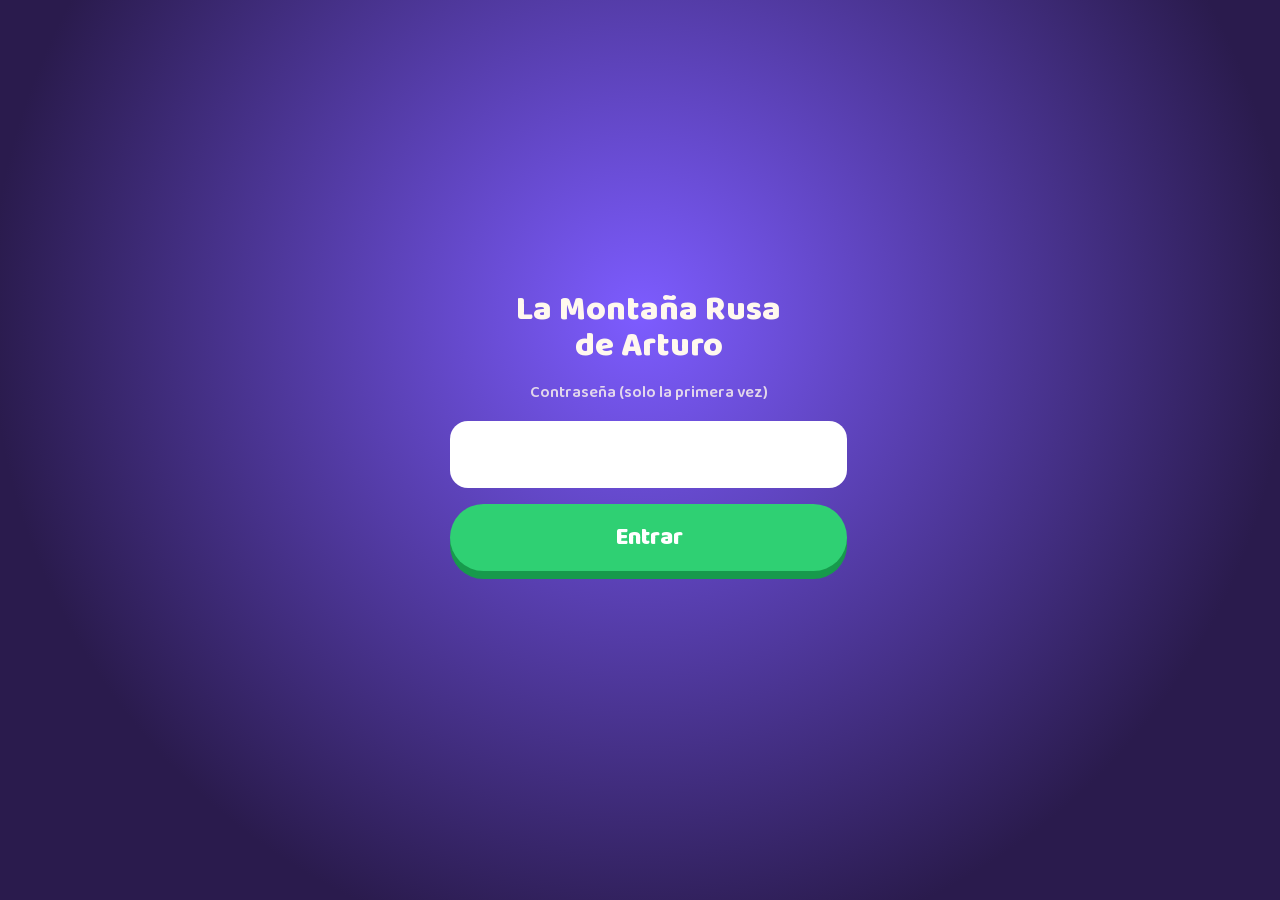
==== index.html @ 20f88ec2 "La Montaña Rusa de Arturo (versión app) Co-Authored-By: Claude Opus 5.5 <noreply@anthropic.com>" ====
<!doctype html>
<html lang="es">
<head>
<meta charset="utf-8">
<meta name="viewport" content="width=device-width, initial-scale=1, viewport-fit=cover, user-scalable=no">
<title>La Montaña Rusa de Arturo</title>
<meta name="apple-mobile-web-app-capable" content="yes">
<link rel="stylesheet" href="fonts.css">
<style>
  :root {
    color-scheme: light;
    --ink: #2a1b4d;
    --ink-soft: rgba(42, 27, 77, 0.55);
    --cream: #fff8ee;
    --go: #2fd073; --go-d: #179a4c;
    --sun: #ffb627; --sun-d: #d9780a;
    --berry: #ff5a7a; --berry-d: #c72c52;
    --sky: #4d96ff; --sky-d: #2462c9;
    --font: "Baloo 2", "Arial Rounded MT Bold", ui-rounded, system-ui, sans-serif;
    --hand: "Gochi Hand", "Baloo 2", cursive;
    --safe-t: env(safe-area-inset-top, 0px); --safe-b: env(safe-area-inset-bottom, 0px);
    --safe-l: env(safe-area-inset-left, 0px); --safe-r: env(safe-area-inset-right, 0px);
  }
  html, body { height: 100%; margin: 0; background: #8fd0ff; overflow: hidden; }
  body { font-family: var(--font); color: var(--ink); -webkit-user-select: none; user-select: none; touch-action: none; -webkit-tap-highlight-color: transparent; -webkit-touch-callout: none; }
  canvas#view { position: fixed; inset: 0; width: 100%; height: 100%; display: block; }
  .layer { position: fixed; inset: 0; pointer-events: none; }
  [hidden] { display: none !important; }
  button { font-family: var(--font); border: 0; cursor: pointer; -webkit-tap-highlight-color: transparent; }
  button:focus-visible { outline: 5px solid #fff; outline-offset: 4px; }

  /* ---------- botón de juguete ---------- */
  .toy {
    --c: var(--go); --d: var(--go-d);
    pointer-events: auto; position: relative; display: grid; place-items: center;
    background: radial-gradient(120% 90% at 50% 20%, color-mix(in srgb, var(--c) 70%, #fff) 0%, var(--c) 55%);
    color: #fff; border-radius: 999px;
    box-shadow: 0 10px 0 var(--d), 0 18px 28px rgba(30, 20, 60, 0.35), inset 0 -6px 0 rgba(0,0,0,0.08), inset 0 5px 0 rgba(255,255,255,0.35);
    transition: transform .08s ease, box-shadow .08s ease;
  }
  .toy:active, .toy.pressed { transform: translateY(8px); box-shadow: 0 2px 0 var(--d), 0 6px 12px rgba(30,20,60,.3), inset 0 -6px 0 rgba(0,0,0,0.08), inset 0 5px 0 rgba(255,255,255,0.35); }
  .toy svg { width: 55%; height: 55%; filter: drop-shadow(0 3px 0 rgba(0,0,0,0.18)); }
  .wiggle { animation: wiggle 1.6s ease-in-out infinite; }
  @keyframes wiggle { 0%,100% { transform: scale(1) rotate(0); } 10% { transform: scale(1.08) rotate(-4deg); } 20% { transform: scale(1.08) rotate(4deg); } 30% { transform: scale(1) rotate(0); } }
  .toy.wiggle:active { animation: none; }

  /* ---------- carga y transición ---------- */
  #loading { display: grid; place-items: center; background: radial-gradient(circle at 50% 40%, #bfe6ff, #6fb8ff); z-index: 50; pointer-events: auto; transition: opacity .5s; }
  #loading .spin { width: 90px; height: 90px; border-radius: 50%; border: 12px solid rgba(255,255,255,.4); border-top-color: #fff; animation: spin 1s linear infinite; }
  @keyframes spin { to { transform: rotate(360deg); } }
  #wipe { background: radial-gradient(circle at 50% 50%, #fff 0%, #fff6d8 100%); opacity: 0; transition: opacity .35s ease; z-index: 40; }
  #wipe.on { opacity: 1; }
  #flash { background: #fff; opacity: 0; z-index: 39; }
  #flash.go { animation: flash .6s ease-out; }
  @keyframes flash { 0% { opacity: .95 } 100% { opacity: 0 } }

  /* ---------- portada ---------- */
  #title { display: grid; grid-template-rows: 1fr auto 1fr; justify-items: center; align-items: center; pointer-events: none; z-index: 10;
    background: radial-gradient(ellipse 70% 60% at 50% 45%, rgba(255,255,255,0.0), rgba(20,10,50,0.18)); }
  #title .logo { grid-row: 2; text-align: center; line-height: .82; transform: rotate(-3deg); filter: drop-shadow(0 10px 0 rgba(42,27,77,.35)); }
  #title .logo .l1 { font-weight: 800; font-size: clamp(30px, 6.2vw, 72px); color: #fff; -webkit-text-stroke: clamp(6px, 1vw, 12px) var(--ink); paint-order: stroke fill; letter-spacing: .01em; }
  #title .logo .l2 { font-weight: 800; font-size: clamp(64px, 15vw, 190px); letter-spacing: .02em; display: block; margin-top: .06em; }
  #title .logo .l2 .w { display: inline-block; position: relative; animation: bounceL 2.4s ease-in-out infinite; }
  #title .logo .l2 .b { position: absolute; inset: 0; -webkit-text-stroke: clamp(14px, 2.6vw, 30px) var(--ink); color: var(--ink); }
  #title .logo .l2 .f { position: relative; background: linear-gradient(180deg, #fff6a8 18%, #ffc53d 52%, #ff7a1a 88%); -webkit-background-clip: text; background-clip: text; -webkit-text-fill-color: transparent; color: #ffc53d; }
  #title .play { grid-row: 3; align-self: start; width: clamp(120px, 20vmin, 180px); aspect-ratio: 1; margin-top: 3vh; }
  @keyframes bounceL { 0%,70%,100% { transform: translateY(0) } 80% { transform: translateY(-10%) } 90% { transform: translateY(0) } }

  /* ---------- globo de texto ---------- */
  #prompt { position: fixed; left: 50%; top: calc(14px + var(--safe-t)); transform: translateX(-50%); z-index: 12;
    background: var(--cream); color: var(--ink); font-weight: 800; font-size: clamp(22px, 3.2vw, 36px); line-height: 1.1;
    padding: .38em .95em .3em; border-radius: 999px; box-shadow: 0 6px 0 rgba(42,27,77,.25), 0 10px 24px rgba(42,27,77,.2);
    white-space: nowrap; transition: opacity .25s, transform .25s; pointer-events: none; }
  @media (max-width: 640px) { #prompt { white-space: normal; text-align: center; width: max-content; max-width: calc(100vw - 130px); font-size: 19px; } }
  @media (max-aspect-ratio: 3/4) { .card { --w: min(31vw, 300px, 40vh); } #cards { gap: 8px; } }
  #prompt.hide { opacity: 0; transform: translateX(-50%) translateY(-20px); }
  #prompt.bump { animation: bump .45s ease; }
  @keyframes bump { 0% { transform: translateX(-50%) scale(.8) } 60% { transform: translateX(-50%) scale(1.08) } 100% { transform: translateX(-50%) scale(1) } }

  /* ---------- progreso ---------- */
  #progress { position: fixed; left: calc(14px + var(--safe-l)); top: calc(90px + var(--safe-t)); display: flex; flex-direction: column; gap: 8px; z-index: 12; align-items: center; pointer-events: none; }
  #progress .dot { width: clamp(30px, 4.2vw, 44px); aspect-ratio: 1; border-radius: 50%; background: rgba(255,255,255,.55); box-shadow: inset 0 4px 0 rgba(42,27,77,.18); display: grid; place-items: center; transition: transform .3s; }
  #progress .dot.on { background: var(--g); box-shadow: 0 4px 0 rgba(42,27,77,.35), inset 0 3px 0 rgba(255,255,255,.4); transform: scale(1.06); }
  #progress .dot.now { outline: 4px solid #fff; outline-offset: 2px; animation: pulse 1.2s ease-in-out infinite; }
  #progress .dot svg { width: 60%; height: 60%; }
  @keyframes pulse { 50% { transform: scale(1.12) } }

  /* ---------- tarjetas ---------- */
  #cards { position: fixed; left: 0; right: 0; bottom: calc(18px + var(--safe-b)); display: flex; justify-content: center; gap: clamp(12px, 2.4vw, 32px); z-index: 11; pointer-events: none; padding-inline: 16px; }
  .card { --w: min(29vw, 300px, 40vh); pointer-events: auto; width: var(--w); aspect-ratio: 1 / 1.08; position: relative; border-radius: calc(var(--w) * .13);
    background: linear-gradient(165deg, var(--a), var(--b)); padding: 0; overflow: hidden; color: #fff;
    box-shadow: 0 10px 0 color-mix(in srgb, var(--b) 60%, #1b0f33), 0 20px 30px rgba(30,20,60,.35), inset 0 0 0 6px rgba(255,255,255,.9);
    transform: translateY(140%) rotate(var(--r, 0deg)); transition: transform .5s cubic-bezier(.3,1.5,.5,1), box-shadow .08s; }
  #cards[data-n="4"] .card { --w: min(22.5vw, 250px, 36vh); }
  .card.in { transform: translateY(0) rotate(var(--r, 0deg)); }
  .card.out { transform: translateY(150%) rotate(var(--r, 0deg)); transition: transform .35s ease-in; }
  .card.chosen { transform: translateY(-30px) scale(1.12); transition: transform .3s cubic-bezier(.3,1.8,.5,1); z-index: 2; }
  .card:active { transform: translateY(8px) scale(.97); box-shadow: 0 2px 0 color-mix(in srgb, var(--b) 60%, #1b0f33), 0 6px 12px rgba(30,20,60,.3), inset 0 0 0 6px rgba(255,255,255,.9); }
  .card.in.nudge { animation: nudge .7s ease; }
  @keyframes nudge { 0%,100% { transform: translateY(0) rotate(var(--r, 0deg)); } 30% { transform: translateY(-26px) rotate(calc(var(--r, 0deg) - 4deg)) scale(1.05); } 60% { transform: translateY(0) rotate(calc(var(--r, 0deg) + 3deg)); } }
  .card canvas { position: absolute; inset: 0; width: 100%; height: 100%; }
  .card .shine { position: absolute; inset: 0; background: radial-gradient(90% 60% at 30% 0%, rgba(255,255,255,.35), rgba(255,255,255,0) 60%); pointer-events: none; }
  .card .label { position: absolute; left: 0; right: 0; bottom: 6%; text-align: center; font-weight: 800; font-size: calc(var(--w) * .13); line-height: 1;
    -webkit-text-stroke: calc(var(--w) * .022) color-mix(in srgb, var(--b) 45%, #1b0f33); paint-order: stroke fill; letter-spacing: .01em; }
  .card .key { position: absolute; top: 7%; left: 8%; width: calc(var(--w) * .14); aspect-ratio: 1; border-radius: 50%; background: rgba(255,255,255,.3); font-weight: 800; font-size: calc(var(--w) * .085); display: grid; place-items: center; }
  @media (hover: none) { .card .key { display: none; } }

  /* ---------- botón VAMOS ---------- */
  #go { position: fixed; left: 50%; bottom: calc(26px + var(--safe-b)); transform: translateX(-50%); z-index: 12; pointer-events: none; display: grid; justify-items: center; gap: 10px; }
  #go .toy { width: clamp(150px, 24vmin, 210px); aspect-ratio: 1; --c: var(--go); --d: var(--go-d); }
  #go .txt { font-weight: 800; font-size: clamp(30px, 5vw, 54px); color: #fff; -webkit-text-stroke: 10px var(--ink); paint-order: stroke fill; line-height: 1; }

  /* ---------- viaje ---------- */
  #rideui { z-index: 12; }
  #camBtn { position: fixed; right: calc(20px + var(--safe-r)); bottom: calc(24px + var(--safe-b)); width: clamp(76px, 11vmin, 104px); aspect-ratio: 1; --c: var(--sky); --d: var(--sky-d); }
  #hands { position: fixed; left: calc(22px + var(--safe-l)); bottom: calc(24px + var(--safe-b)); width: clamp(76px, 11vmin, 104px); aspect-ratio: 1; --c: var(--sun); --d: var(--sun-d); }

  /* ---------- final ---------- */
  #end { z-index: 13; display: flex; align-items: center; justify-content: center; gap: clamp(20px, 6vw, 90px); padding-inline: 16px; flex-wrap: wrap; }
  #end .polaroid { pointer-events: auto; width: min(58vw, 700px, 78vh); transform: rotate(-3deg) translateY(40px) scale(.6); opacity: 0; transition: transform .8s cubic-bezier(.3,1.4,.5,1), opacity .3s; filter: drop-shadow(0 24px 40px rgba(20,10,50,.5)); }
  #end.show .polaroid { transform: rotate(-3deg) translateY(0) scale(1); opacity: 1; }
  #end .polaroid canvas { width: 100%; display: block; border-radius: 18px; }
  #photoMini { position: fixed; right: calc(20px + var(--safe-r)); top: calc(80px + var(--safe-t)); width: min(26vw, 240px); border-radius: 10px; z-index: 14; pointer-events: none;
    box-shadow: 0 10px 30px rgba(0,0,0,.4); border: 5px solid #fff; transform: translateX(140%) rotate(6deg); }
  #photoMini.pop { animation: mini 3s cubic-bezier(.3,1.3,.5,1) forwards; }
  @keyframes mini { 0% { transform: translateX(140%) rotate(6deg) } 15%, 80% { transform: translateX(0) rotate(4deg) } 100% { transform: translateX(140%) rotate(6deg) } }
  #end .btns { display: flex; flex-direction: column; gap: clamp(26px, 5vh, 44px); align-items: center; }
  #end .btn { display: grid; justify-items: center; gap: 6px; pointer-events: none; }
  #end .btn .toy { width: clamp(110px, 17vmin, 160px); aspect-ratio: 1; }
  #end .btn .t { font-weight: 800; font-size: clamp(22px, 3.4vw, 34px); color: #fff; -webkit-text-stroke: 8px var(--ink); paint-order: stroke fill; line-height: 1; }
  #again { --c: var(--go); --d: var(--go-d); }
  #newOne { --c: var(--sun); --d: var(--sun-d); }
  @media (max-aspect-ratio: 1/1) { #end { flex-direction: column; } #end .btns { flex-direction: row; } }

  /* ---------- zona de padres ---------- */
  #gear { position: fixed; right: calc(14px + var(--safe-r)); top: calc(14px + var(--safe-t)); width: 52px; height: 52px; border-radius: 50%; z-index: 20; pointer-events: auto;
    background: rgba(255,255,255,.35); display: grid; place-items: center; color: var(--ink); }
  #gear svg.cog { width: 28px; height: 28px; opacity: .7; }
  #gear svg.ring { position: absolute; inset: -4px; width: 60px; height: 60px; transform: rotate(-90deg); }
  #gear svg.ring circle { fill: none; stroke: #fff; stroke-width: 5; stroke-dasharray: 170; stroke-dashoffset: 170; stroke-linecap: round; }
  #parent { position: fixed; inset: 0; z-index: 30; display: grid; place-items: center; background: rgba(30,20,60,.45); pointer-events: auto; }
  #parent .panel { background: var(--cream); border-radius: 28px; padding: 26px 28px; width: min(420px, calc(100vw - 32px)); display: grid; gap: 14px; box-shadow: 0 20px 60px rgba(0,0,0,.35); }
  #parent h2 { margin: 0; font-size: 28px; line-height: 1.1; }
  #parent p { margin: 0; color: var(--ink-soft); font-weight: 600; font-size: 15px; line-height: 1.35; }
  #parent label { display: flex; justify-content: space-between; align-items: center; font-weight: 700; font-size: 20px; }
  #parent input[type=checkbox] { width: 26px; height: 26px; accent-color: var(--go-d); }
  #parent .row { display: flex; gap: 10px; flex-wrap: wrap; }
  #parent .row button { flex: 1; padding: 12px 14px; border-radius: 16px; font-weight: 800; font-size: 18px; background: #efe6ff; color: var(--ink); }
  #parent .row button.primary { background: var(--go); color: #fff; }
  #parent input[type=text] { font: 700 20px var(--font); padding: 8px 12px; border-radius: 12px; border: 2px solid #ddd2f5; width: 100%; box-sizing: border-box; color: var(--ink); }

  @media (prefers-reduced-motion: reduce) { .wiggle, #title .logo .l2 .w, #progress .dot.now { animation: none; } }
</style>

<link rel="manifest" href="manifest.webmanifest">
<link rel="apple-touch-icon" href="icon-180.png">
<meta name="apple-mobile-web-app-status-bar-style" content="black-translucent">
<meta name="apple-mobile-web-app-title" content="Montaña Rusa">
<meta name="mobile-web-app-capable" content="yes">
<meta name="theme-color" content="#2a1b4d">
<style>
  #gate { position: fixed; inset: 0; z-index: 100; display: grid; place-items: center; background: radial-gradient(circle at 50% 35%, #7d5cff, #2a1b4d 75%); padding: 16px; }
  #gate .box { width: min(380px, 100%); display: grid; gap: 16px; text-align: center; color: #fff8ee; font-family: var(--font); }
  #gate h1 { margin: 0; font-size: 34px; line-height: 1.05; font-weight: 800; }
  #gate p { margin: 0; font-weight: 600; opacity: .8; }
  #gate input { font: 800 24px var(--font); text-align: center; padding: 14px; border-radius: 18px; border: 0; color: #2a1b4d; }
  #gate button { font: 800 24px var(--font); padding: 14px; border-radius: 999px; background: #2fd073; color: #fff; box-shadow: 0 8px 0 #179a4c; }
  #gate .err { color: #ffb3c1; min-height: 1.3em; }
</style>
</head>
<body>
<canvas id="view"></canvas>

<div id="title" class="layer" hidden>
  <div class="logo"><span class="l1">La montaña rusa de</span><span class="l2" id="titleName">Arturo</span></div>
  <button class="toy play wiggle" id="playBtn" aria-label="Jugar">
    <svg viewBox="0 0 100 100"><path d="M36 24 Q30 20 30 28 L30 72 Q30 80 37 76 L76 54 Q82 50 76 46 Z" fill="#fff"/></svg>
  </button>
</div>

<div id="prompt" class="hide"></div>
<div id="progress" hidden></div>
<div id="cards"></div>

<div id="go" hidden>
  <button class="toy wiggle" id="goBtn" aria-label="¡Vamos!">
    <svg viewBox="0 0 100 100"><path d="M36 24 Q30 20 30 28 L30 72 Q30 80 37 76 L76 54 Q82 50 76 46 Z" fill="#fff"/></svg>
  </button>
  <div class="txt">¡VAMOS!</div>
</div>

<div id="rideui" class="layer" hidden>
  <button class="toy" id="hands" aria-label="Manos arriba">
    <svg viewBox="0 0 100 100"><g fill="#fff"><path d="M28 60 L22 30 Q21 24 26 24 Q30 24 31 29 L35 46 L34 20 Q34 14 39 14 Q44 14 44 20 L45 44 L47 16 Q47 10 52 10 Q57 11 57 17 L56 44 L60 22 Q61 16 66 17 Q71 18 70 24 L66 50 L72 42 Q76 37 80 40 Q84 44 80 49 L66 72 Q58 86 44 86 Q30 84 28 60 Z"/></g></svg>
  </button>
  <button class="toy" id="camBtn" aria-label="Cambiar cámara">
    <svg viewBox="0 0 100 100" id="camIcon"></svg>
  </button>
</div>

<div id="end" class="layer" hidden>
  <div class="polaroid"><canvas id="photo" width="1400" height="1240"></canvas></div>
  <div class="btns">
    <div class="btn"><button class="toy wiggle" id="again" aria-label="Otra vez">
      <svg viewBox="0 0 100 100"><path d="M50 18 A32 32 0 1 1 20 42" fill="none" stroke="#fff" stroke-width="12" stroke-linecap="round"/><path d="M50 4 L66 18 L50 32 Z" fill="#fff" stroke="#fff" stroke-width="6" stroke-linejoin="round"/></svg>
    </button><div class="t">¡Otra vez!</div></div>
    <div class="btn"><button class="toy" id="newOne" aria-label="Construir otra">
      <svg viewBox="0 0 100 100"><path d="M50 18 L50 82 M18 50 L82 50" stroke="#fff" stroke-width="16" stroke-linecap="round"/></svg>
    </button><div class="t">¡Otra nueva!</div></div>
  </div>
</div>

<button id="gear" aria-label="Ajustes para mayores (mantén pulsado)">
  <svg class="cog" viewBox="0 0 24 24"><path fill="currentColor" d="M19.4 13a7.7 7.7 0 0 0 0-2l2.1-1.6-2-3.4-2.5 1a7.5 7.5 0 0 0-1.7-1L15 3.3h-4l-.3 2.7a7.5 7.5 0 0 0-1.7 1l-2.5-1-2 3.4L6.6 11a7.7 7.7 0 0 0 0 2l-2.1 1.6 2 3.4 2.5-1c.5.4 1.1.7 1.7 1l.3 2.7h4l.3-2.7c.6-.3 1.2-.6 1.7-1l2.5 1 2-3.4L19.4 13ZM13 15.5a3.5 3.5 0 1 1 0-7 3.5 3.5 0 0 1 0 7Z" transform="translate(-1 0)"/></svg>
  <svg class="ring" viewBox="0 0 60 60"><circle cx="30" cy="30" r="27"/></svg>
</button>
<div id="parent" hidden>
  <div class="panel">
    <h2>Para mayores</h2>
    <p>Arturo elige mundo, vagón y 5 piezas; luego se monta. Toca la pantalla en el viaje para levantar las manos. En ordenador: teclas 1, 2 y 3, Intro y C (cámara).</p>
    <label for="optName">Nombre <input type="text" id="optName" maxlength="14" style="width: 60%"></label>
    <label for="optSound">Sonido <input type="checkbox" id="optSound" checked></label>
    <label for="optMusic">Música <input type="checkbox" id="optMusic" checked></label>
    <label for="optVoice">Voz <input type="checkbox" id="optVoice" checked></label>
    <label for="optLow">Modo tablet antigua <input type="checkbox" id="optLow"></label>
    <div class="row"><button id="optFull">Pantalla completa</button><button id="optHome">Volver al inicio</button></div>
    <div class="row"><button class="primary" id="optClose">Cerrar</button></div>
  </div>
</div>

<canvas id="photoMini" width="350" height="310"></canvas>
<div id="flash" class="layer"></div>
<div id="wipe" class="layer"></div>
<div id="loading" class="layer"><div class="spin"></div></div>

<div id="gate" hidden><form class="box" id="gateForm">
  <h1>La Montaña Rusa<br>de Arturo</h1>
  <p>Contraseña (solo la primera vez)</p>
  <input id="gatePw" type="password" autocomplete="current-password" autocapitalize="none" autocorrect="off" spellcheck="false">
  <button type="submit">Entrar</button>
  <div class="err" id="gateErr"></div>
</form></div>
<script type="module">
const ITER = 250000;
const enc = fetch('app.enc').then((r) => r.arrayBuffer());
async function open(pw) {
  const buf = new Uint8Array(await enc);
  const salt = buf.slice(0, 16), iv = buf.slice(16, 28), data = buf.slice(28);
  const base = await crypto.subtle.importKey('raw', new TextEncoder().encode(pw), 'PBKDF2', false, ['deriveKey']);
  const key = await crypto.subtle.deriveKey({ name: 'PBKDF2', salt, iterations: ITER, hash: 'SHA-256' }, base, { name: 'AES-GCM', length: 256 }, false, ['decrypt']);
  const js = await crypto.subtle.decrypt({ name: 'AES-GCM', iv }, key, data);
  const url = URL.createObjectURL(new Blob([js], { type: 'text/javascript' }));
  await import(url);
}
const get = () => { try { return localStorage.getItem('montana.pw'); } catch (e) { return null; } };
const set = (v) => { try { localStorage.setItem('montana.pw', v); } catch (e) {} };
async function tryPw(pw, remember) {
  try { await open(pw); if (remember) set(pw); document.getElementById('gate').hidden = true; return true; }
  catch (e) { return false; }
}
const saved = get();
if (!(saved && await tryPw(saved, false))) {
  document.getElementById('loading').hidden = true;
  const g = document.getElementById('gate'); g.hidden = false;
  document.getElementById('gateForm').addEventListener('submit', async (e) => {
    e.preventDefault();
    const pw = document.getElementById('gatePw').value.trim().toLowerCase();
    document.getElementById('gateErr').textContent = 'Abriendo…';
    if (await tryPw(pw, true)) { document.getElementById('loading').hidden = false; }
    else document.getElementById('gateErr').textContent = 'Esa no es. Prueba otra vez.';
  });
}
if ('serviceWorker' in navigator) navigator.serviceWorker.register('sw.js').catch(() => {});
</script>
</body>
</html>
---- fonts.css ----
@font-face {
  font-family: 'Baloo 2';
  font-style: normal;
  font-weight: 600;
  font-display: swap;
  src: url(fonts/b5a7e427be1d.woff2) format('woff2');
  unicode-range: U+0100-02BA, U+02BD-02C5, U+02C7-02CC, U+02CE-02D7, U+02DD-02FF, U+0304, U+0308, U+0329, U+1D00-1DBF, U+1E00-1E9F, U+1EF2-1EFF, U+2020, U+20A0-20AB, U+20AD-20C0, U+2113, U+2C60-2C7F, U+A720-A7FF;
}
@font-face {
  font-family: 'Baloo 2';
  font-style: normal;
  font-weight: 600;
  font-display: swap;
  src: url(fonts/983902d8e059.woff2) format('woff2');
  unicode-range: U+0000-00FF, U+0131, U+0152-0153, U+02BB-02BC, U+02C6, U+02DA, U+02DC, U+0304, U+0308, U+0329, U+2000-206F, U+20AC, U+2122, U+2191, U+2193, U+2212, U+2215, U+FEFF, U+FFFD;
}
@font-face {
  font-family: 'Baloo 2';
  font-style: normal;
  font-weight: 700;
  font-display: swap;
  src: url(fonts/b5a7e427be1d.woff2) format('woff2');
  unicode-range: U+0100-02BA, U+02BD-02C5, U+02C7-02CC, U+02CE-02D7, U+02DD-02FF, U+0304, U+0308, U+0329, U+1D00-1DBF, U+1E00-1E9F, U+1EF2-1EFF, U+2020, U+20A0-20AB, U+20AD-20C0, U+2113, U+2C60-2C7F, U+A720-A7FF;
}
@font-face {
  font-family: 'Baloo 2';
  font-style: normal;
  font-weight: 700;
  font-display: swap;
  src: url(fonts/983902d8e059.woff2) format('woff2');
  unicode-range: U+0000-00FF, U+0131, U+0152-0153, U+02BB-02BC, U+02C6, U+02DA, U+02DC, U+0304, U+0308, U+0329, U+2000-206F, U+20AC, U+2122, U+2191, U+2193, U+2212, U+2215, U+FEFF, U+FFFD;
}
@font-face {
  font-family: 'Baloo 2';
  font-style: normal;
  font-weight: 800;
  font-display: swap;
  src: url(fonts/b5a7e427be1d.woff2) format('woff2');
  unicode-range: U+0100-02BA, U+02BD-02C5, U+02C7-02CC, U+02CE-02D7, U+02DD-02FF, U+0304, U+0308, U+0329, U+1D00-1DBF, U+1E00-1E9F, U+1EF2-1EFF, U+2020, U+20A0-20AB, U+20AD-20C0, U+2113, U+2C60-2C7F, U+A720-A7FF;
}
@font-face {
  font-family: 'Baloo 2';
  font-style: normal;
  font-weight: 800;
  font-display: swap;
  src: url(fonts/983902d8e059.woff2) format('woff2');
  unicode-range: U+0000-00FF, U+0131, U+0152-0153, U+02BB-02BC, U+02C6, U+02DA, U+02DC, U+0304, U+0308, U+0329, U+2000-206F, U+20AC, U+2122, U+2191, U+2193, U+2212, U+2215, U+FEFF, U+FFFD;
}
@font-face {
  font-family: 'Gochi Hand';
  font-style: normal;
  font-weight: 400;
  font-display: swap;
  src: url(fonts/e1088f01af32.woff2) format('woff2');
  unicode-range: U+0000-00FF, U+0131, U+0152-0153, U+02BB-02BC, U+02C6, U+02DA, U+02DC, U+0304, U+0308, U+0329, U+2000-206F, U+20AC, U+2122, U+2191, U+2193, U+2212, U+2215, U+FEFF, U+FFFD;
}
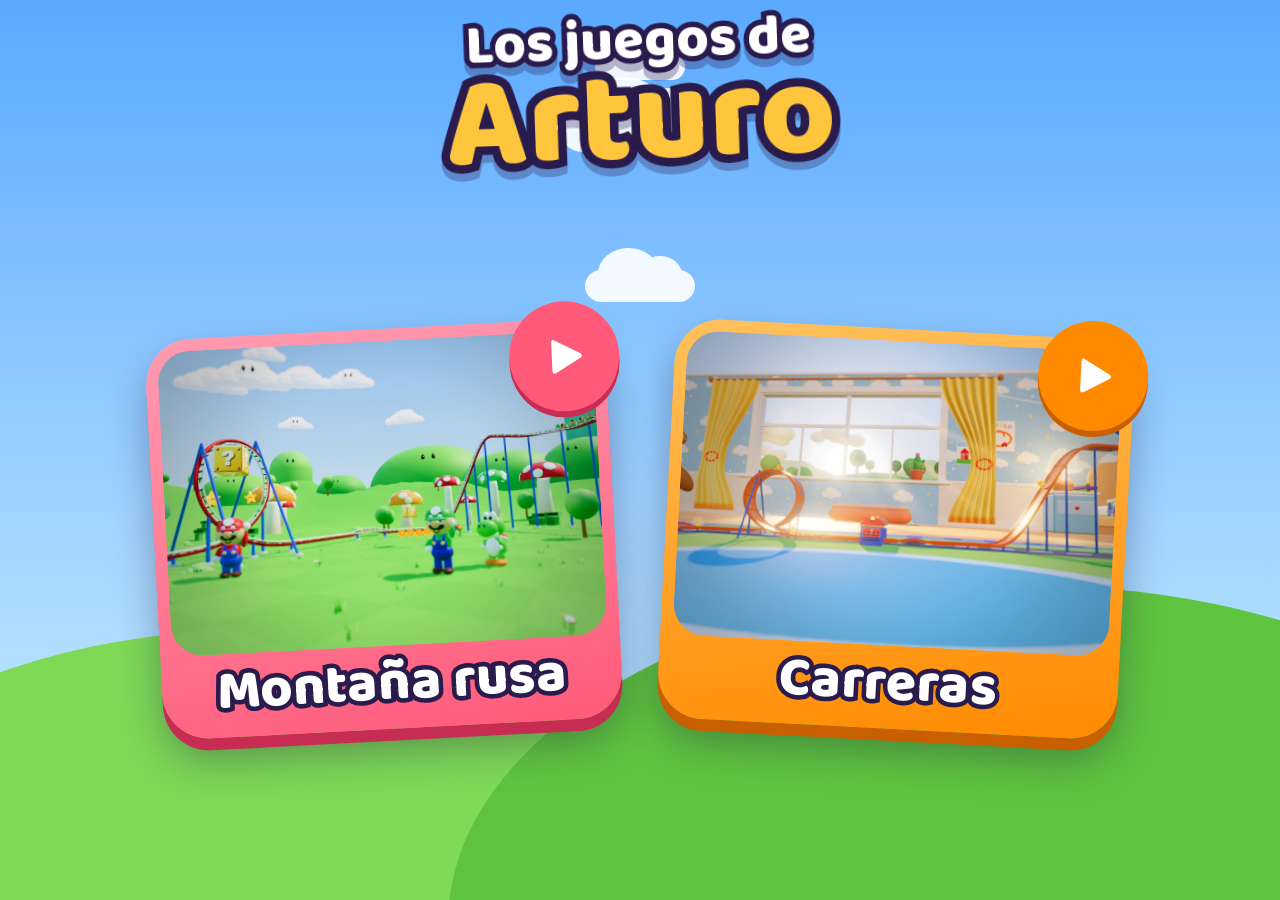
==== commit 22107b15: "Menú con los dos juegos: montaña rusa y carreras Co-Authored-By: Claude Opus 5.5 <noreply@anthropic." ====
--- a/index.html
+++ b/index.html
@@ -3,274 +3,98 @@
 <head>
 <meta charset="utf-8">
 <meta name="viewport" content="width=device-width, initial-scale=1, viewport-fit=cover, user-scalable=no">
-<title>La Montaña Rusa de Arturo</title>
+<title>Los Juegos de Arturo</title>
+<link rel="manifest" href="manifest.webmanifest">
+<link rel="apple-touch-icon" href="icon-180.png">
 <meta name="apple-mobile-web-app-capable" content="yes">
+<meta name="mobile-web-app-capable" content="yes">
+<meta name="apple-mobile-web-app-status-bar-style" content="black-translucent">
+<meta name="apple-mobile-web-app-title" content="Arturo">
+<meta name="theme-color" content="#2a1b4d">
 <link rel="stylesheet" href="fonts.css">
 <style>
   :root {
     color-scheme: light;
     --ink: #2a1b4d;
-    --ink-soft: rgba(42, 27, 77, 0.55);
-    --cream: #fff8ee;
-    --go: #2fd073; --go-d: #179a4c;
-    --sun: #ffb627; --sun-d: #d9780a;
-    --berry: #ff5a7a; --berry-d: #c72c52;
-    --sky: #4d96ff; --sky-d: #2462c9;
     --font: "Baloo 2", "Arial Rounded MT Bold", ui-rounded, system-ui, sans-serif;
-    --hand: "Gochi Hand", "Baloo 2", cursive;
-    --safe-t: env(safe-area-inset-top, 0px); --safe-b: env(safe-area-inset-bottom, 0px);
-    --safe-l: env(safe-area-inset-left, 0px); --safe-r: env(safe-area-inset-right, 0px);
   }
-  html, body { height: 100%; margin: 0; background: #8fd0ff; overflow: hidden; }
-  body { font-family: var(--font); color: var(--ink); -webkit-user-select: none; user-select: none; touch-action: none; -webkit-tap-highlight-color: transparent; -webkit-touch-callout: none; }
-  canvas#view { position: fixed; inset: 0; width: 100%; height: 100%; display: block; }
-  .layer { position: fixed; inset: 0; pointer-events: none; }
-  [hidden] { display: none !important; }
-  button { font-family: var(--font); border: 0; cursor: pointer; -webkit-tap-highlight-color: transparent; }
-  button:focus-visible { outline: 5px solid #fff; outline-offset: 4px; }
-
-  /* ---------- botón de juguete ---------- */
-  .toy {
-    --c: var(--go); --d: var(--go-d);
-    pointer-events: auto; position: relative; display: grid; place-items: center;
-    background: radial-gradient(120% 90% at 50% 20%, color-mix(in srgb, var(--c) 70%, #fff) 0%, var(--c) 55%);
-    color: #fff; border-radius: 999px;
-    box-shadow: 0 10px 0 var(--d), 0 18px 28px rgba(30, 20, 60, 0.35), inset 0 -6px 0 rgba(0,0,0,0.08), inset 0 5px 0 rgba(255,255,255,0.35);
-    transition: transform .08s ease, box-shadow .08s ease;
+  html, body { height: 100%; margin: 0; overflow: hidden; }
+  body {
+    font-family: var(--font); color: var(--ink); -webkit-user-select: none; user-select: none; touch-action: manipulation; -webkit-tap-highlight-color: transparent;
+    background: linear-gradient(180deg, #5aa9ff 0%, #9fd3ff 55%, #c9f0ff 100%);
+    display: grid; grid-template-rows: auto 1fr; align-items: center; justify-items: center;
+    padding: max(18px, env(safe-area-inset-top)) 16px max(18px, env(safe-area-inset-bottom)); box-sizing: border-box;
   }
-  .toy:active, .toy.pressed { transform: translateY(8px); box-shadow: 0 2px 0 var(--d), 0 6px 12px rgba(30,20,60,.3), inset 0 -6px 0 rgba(0,0,0,0.08), inset 0 5px 0 rgba(255,255,255,0.35); }
-  .toy svg { width: 55%; height: 55%; filter: drop-shadow(0 3px 0 rgba(0,0,0,0.18)); }
-  .wiggle { animation: wiggle 1.6s ease-in-out infinite; }
-  @keyframes wiggle { 0%,100% { transform: scale(1) rotate(0); } 10% { transform: scale(1.08) rotate(-4deg); } 20% { transform: scale(1.08) rotate(4deg); } 30% { transform: scale(1) rotate(0); } }
-  .toy.wiggle:active { animation: none; }
-
-  /* ---------- carga y transición ---------- */
-  #loading { display: grid; place-items: center; background: radial-gradient(circle at 50% 40%, #bfe6ff, #6fb8ff); z-index: 50; pointer-events: auto; transition: opacity .5s; }
-  #loading .spin { width: 90px; height: 90px; border-radius: 50%; border: 12px solid rgba(255,255,255,.4); border-top-color: #fff; animation: spin 1s linear infinite; }
-  @keyframes spin { to { transform: rotate(360deg); } }
-  #wipe { background: radial-gradient(circle at 50% 50%, #fff 0%, #fff6d8 100%); opacity: 0; transition: opacity .35s ease; z-index: 40; }
-  #wipe.on { opacity: 1; }
-  #flash { background: #fff; opacity: 0; z-index: 39; }
-  #flash.go { animation: flash .6s ease-out; }
-  @keyframes flash { 0% { opacity: .95 } 100% { opacity: 0 } }
-
-  /* ---------- portada ---------- */
-  #title { display: grid; grid-template-rows: 1fr auto 1fr; justify-items: center; align-items: center; pointer-events: none; z-index: 10;
-    background: radial-gradient(ellipse 70% 60% at 50% 45%, rgba(255,255,255,0.0), rgba(20,10,50,0.18)); }
-  #title .logo { grid-row: 2; text-align: center; line-height: .82; transform: rotate(-3deg); filter: drop-shadow(0 10px 0 rgba(42,27,77,.35)); }
-  #title .logo .l1 { font-weight: 800; font-size: clamp(30px, 6.2vw, 72px); color: #fff; -webkit-text-stroke: clamp(6px, 1vw, 12px) var(--ink); paint-order: stroke fill; letter-spacing: .01em; }
-  #title .logo .l2 { font-weight: 800; font-size: clamp(64px, 15vw, 190px); letter-spacing: .02em; display: block; margin-top: .06em; }
-  #title .logo .l2 .w { display: inline-block; position: relative; animation: bounceL 2.4s ease-in-out infinite; }
-  #title .logo .l2 .b { position: absolute; inset: 0; -webkit-text-stroke: clamp(14px, 2.6vw, 30px) var(--ink); color: var(--ink); }
-  #title .logo .l2 .f { position: relative; background: linear-gradient(180deg, #fff6a8 18%, #ffc53d 52%, #ff7a1a 88%); -webkit-background-clip: text; background-clip: text; -webkit-text-fill-color: transparent; color: #ffc53d; }
-  #title .play { grid-row: 3; align-self: start; width: clamp(120px, 20vmin, 180px); aspect-ratio: 1; margin-top: 3vh; }
-  @keyframes bounceL { 0%,70%,100% { transform: translateY(0) } 80% { transform: translateY(-10%) } 90% { transform: translateY(0) } }
-
-  /* ---------- globo de texto ---------- */
-  #prompt { position: fixed; left: 50%; top: calc(14px + var(--safe-t)); transform: translateX(-50%); z-index: 12;
-    background: var(--cream); color: var(--ink); font-weight: 800; font-size: clamp(22px, 3.2vw, 36px); line-height: 1.1;
-    padding: .38em .95em .3em; border-radius: 999px; box-shadow: 0 6px 0 rgba(42,27,77,.25), 0 10px 24px rgba(42,27,77,.2);
-    white-space: nowrap; transition: opacity .25s, transform .25s; pointer-events: none; }
-  @media (max-width: 640px) { #prompt { white-space: normal; text-align: center; width: max-content; max-width: calc(100vw - 130px); font-size: 19px; } }
-  @media (max-aspect-ratio: 3/4) { .card { --w: min(31vw, 300px, 40vh); } #cards { gap: 8px; } }
-  #prompt.hide { opacity: 0; transform: translateX(-50%) translateY(-20px); }
-  #prompt.bump { animation: bump .45s ease; }
-  @keyframes bump { 0% { transform: translateX(-50%) scale(.8) } 60% { transform: translateX(-50%) scale(1.08) } 100% { transform: translateX(-50%) scale(1) } }
-
-  /* ---------- progreso ---------- */
-  #progress { position: fixed; left: calc(14px + var(--safe-l)); top: calc(90px + var(--safe-t)); display: flex; flex-direction: column; gap: 8px; z-index: 12; align-items: center; pointer-events: none; }
-  #progress .dot { width: clamp(30px, 4.2vw, 44px); aspect-ratio: 1; border-radius: 50%; background: rgba(255,255,255,.55); box-shadow: inset 0 4px 0 rgba(42,27,77,.18); display: grid; place-items: center; transition: transform .3s; }
-  #progress .dot.on { background: var(--g); box-shadow: 0 4px 0 rgba(42,27,77,.35), inset 0 3px 0 rgba(255,255,255,.4); transform: scale(1.06); }
-  #progress .dot.now { outline: 4px solid #fff; outline-offset: 2px; animation: pulse 1.2s ease-in-out infinite; }
-  #progress .dot svg { width: 60%; height: 60%; }
-  @keyframes pulse { 50% { transform: scale(1.12) } }
-
-  /* ---------- tarjetas ---------- */
-  #cards { position: fixed; left: 0; right: 0; bottom: calc(18px + var(--safe-b)); display: flex; justify-content: center; gap: clamp(12px, 2.4vw, 32px); z-index: 11; pointer-events: none; padding-inline: 16px; }
-  .card { --w: min(29vw, 300px, 40vh); pointer-events: auto; width: var(--w); aspect-ratio: 1 / 1.08; position: relative; border-radius: calc(var(--w) * .13);
-    background: linear-gradient(165deg, var(--a), var(--b)); padding: 0; overflow: hidden; color: #fff;
-    box-shadow: 0 10px 0 color-mix(in srgb, var(--b) 60%, #1b0f33), 0 20px 30px rgba(30,20,60,.35), inset 0 0 0 6px rgba(255,255,255,.9);
-    transform: translateY(140%) rotate(var(--r, 0deg)); transition: transform .5s cubic-bezier(.3,1.5,.5,1), box-shadow .08s; }
-  #cards[data-n="4"] .card { --w: min(22.5vw, 250px, 36vh); }
-  .card.in { transform: translateY(0) rotate(var(--r, 0deg)); }
-  .card.out { transform: translateY(150%) rotate(var(--r, 0deg)); transition: transform .35s ease-in; }
-  .card.chosen { transform: translateY(-30px) scale(1.12); transition: transform .3s cubic-bezier(.3,1.8,.5,1); z-index: 2; }
-  .card:active { transform: translateY(8px) scale(.97); box-shadow: 0 2px 0 color-mix(in srgb, var(--b) 60%, #1b0f33), 0 6px 12px rgba(30,20,60,.3), inset 0 0 0 6px rgba(255,255,255,.9); }
-  .card.in.nudge { animation: nudge .7s ease; }
-  @keyframes nudge { 0%,100% { transform: translateY(0) rotate(var(--r, 0deg)); } 30% { transform: translateY(-26px) rotate(calc(var(--r, 0deg) - 4deg)) scale(1.05); } 60% { transform: translateY(0) rotate(calc(var(--r, 0deg) + 3deg)); } }
-  .card canvas { position: absolute; inset: 0; width: 100%; height: 100%; }
-  .card .shine { position: absolute; inset: 0; background: radial-gradient(90% 60% at 30% 0%, rgba(255,255,255,.35), rgba(255,255,255,0) 60%); pointer-events: none; }
-  .card .label { position: absolute; left: 0; right: 0; bottom: 6%; text-align: center; font-weight: 800; font-size: calc(var(--w) * .13); line-height: 1;
-    -webkit-text-stroke: calc(var(--w) * .022) color-mix(in srgb, var(--b) 45%, #1b0f33); paint-order: stroke fill; letter-spacing: .01em; }
-  .card .key { position: absolute; top: 7%; left: 8%; width: calc(var(--w) * .14); aspect-ratio: 1; border-radius: 50%; background: rgba(255,255,255,.3); font-weight: 800; font-size: calc(var(--w) * .085); display: grid; place-items: center; }
-  @media (hover: none) { .card .key { display: none; } }
-
-  /* ---------- botón VAMOS ---------- */
-  #go { position: fixed; left: 50%; bottom: calc(26px + var(--safe-b)); transform: translateX(-50%); z-index: 12; pointer-events: none; display: grid; justify-items: center; gap: 10px; }
-  #go .toy { width: clamp(150px, 24vmin, 210px); aspect-ratio: 1; --c: var(--go); --d: var(--go-d); }
-  #go .txt { font-weight: 800; font-size: clamp(30px, 5vw, 54px); color: #fff; -webkit-text-stroke: 10px var(--ink); paint-order: stroke fill; line-height: 1; }
-
-  /* ---------- viaje ---------- */
-  #rideui { z-index: 12; }
-  #camBtn { position: fixed; right: calc(20px + var(--safe-r)); bottom: calc(24px + var(--safe-b)); width: clamp(76px, 11vmin, 104px); aspect-ratio: 1; --c: var(--sky); --d: var(--sky-d); }
-  #hands { position: fixed; left: calc(22px + var(--safe-l)); bottom: calc(24px + var(--safe-b)); width: clamp(76px, 11vmin, 104px); aspect-ratio: 1; --c: var(--sun); --d: var(--sun-d); }
-
-  /* ---------- final ---------- */
-  #end { z-index: 13; display: flex; align-items: center; justify-content: center; gap: clamp(20px, 6vw, 90px); padding-inline: 16px; flex-wrap: wrap; }
-  #end .polaroid { pointer-events: auto; width: min(58vw, 700px, 78vh); transform: rotate(-3deg) translateY(40px) scale(.6); opacity: 0; transition: transform .8s cubic-bezier(.3,1.4,.5,1), opacity .3s; filter: drop-shadow(0 24px 40px rgba(20,10,50,.5)); }
-  #end.show .polaroid { transform: rotate(-3deg) translateY(0) scale(1); opacity: 1; }
-  #end .polaroid canvas { width: 100%; display: block; border-radius: 18px; }
-  #photoMini { position: fixed; right: calc(20px + var(--safe-r)); top: calc(80px + var(--safe-t)); width: min(26vw, 240px); border-radius: 10px; z-index: 14; pointer-events: none;
-    box-shadow: 0 10px 30px rgba(0,0,0,.4); border: 5px solid #fff; transform: translateX(140%) rotate(6deg); }
-  #photoMini.pop { animation: mini 3s cubic-bezier(.3,1.3,.5,1) forwards; }
-  @keyframes mini { 0% { transform: translateX(140%) rotate(6deg) } 15%, 80% { transform: translateX(0) rotate(4deg) } 100% { transform: translateX(140%) rotate(6deg) } }
-  #end .btns { display: flex; flex-direction: column; gap: clamp(26px, 5vh, 44px); align-items: center; }
-  #end .btn { display: grid; justify-items: center; gap: 6px; pointer-events: none; }
-  #end .btn .toy { width: clamp(110px, 17vmin, 160px); aspect-ratio: 1; }
-  #end .btn .t { font-weight: 800; font-size: clamp(22px, 3.4vw, 34px); color: #fff; -webkit-text-stroke: 8px var(--ink); paint-order: stroke fill; line-height: 1; }
-  #again { --c: var(--go); --d: var(--go-d); }
-  #newOne { --c: var(--sun); --d: var(--sun-d); }
-  @media (max-aspect-ratio: 1/1) { #end { flex-direction: column; } #end .btns { flex-direction: row; } }
-
-  /* ---------- zona de padres ---------- */
-  #gear { position: fixed; right: calc(14px + var(--safe-r)); top: calc(14px + var(--safe-t)); width: 52px; height: 52px; border-radius: 50%; z-index: 20; pointer-events: auto;
-    background: rgba(255,255,255,.35); display: grid; place-items: center; color: var(--ink); }
-  #gear svg.cog { width: 28px; height: 28px; opacity: .7; }
-  #gear svg.ring { position: absolute; inset: -4px; width: 60px; height: 60px; transform: rotate(-90deg); }
-  #gear svg.ring circle { fill: none; stroke: #fff; stroke-width: 5; stroke-dasharray: 170; stroke-dashoffset: 170; stroke-linecap: round; }
-  #parent { position: fixed; inset: 0; z-index: 30; display: grid; place-items: center; background: rgba(30,20,60,.45); pointer-events: auto; }
-  #parent .panel { background: var(--cream); border-radius: 28px; padding: 26px 28px; width: min(420px, calc(100vw - 32px)); display: grid; gap: 14px; box-shadow: 0 20px 60px rgba(0,0,0,.35); }
-  #parent h2 { margin: 0; font-size: 28px; line-height: 1.1; }
-  #parent p { margin: 0; color: var(--ink-soft); font-weight: 600; font-size: 15px; line-height: 1.35; }
-  #parent label { display: flex; justify-content: space-between; align-items: center; font-weight: 700; font-size: 20px; }
-  #parent input[type=checkbox] { width: 26px; height: 26px; accent-color: var(--go-d); }
-  #parent .row { display: flex; gap: 10px; flex-wrap: wrap; }
-  #parent .row button { flex: 1; padding: 12px 14px; border-radius: 16px; font-weight: 800; font-size: 18px; background: #efe6ff; color: var(--ink); }
-  #parent .row button.primary { background: var(--go); color: #fff; }
-  #parent input[type=text] { font: 700 20px var(--font); padding: 8px 12px; border-radius: 12px; border: 2px solid #ddd2f5; width: 100%; box-sizing: border-box; color: var(--ink); }
-
-  @media (prefers-reduced-motion: reduce) { .wiggle, #title .logo .l2 .w, #progress .dot.now { animation: none; } }
-</style>
-
-<link rel="manifest" href="manifest.webmanifest">
-<link rel="apple-touch-icon" href="icon-180.png">
-<meta name="apple-mobile-web-app-status-bar-style" content="black-translucent">
-<meta name="apple-mobile-web-app-title" content="Montaña Rusa">
-<meta name="mobile-web-app-capable" content="yes">
-<meta name="theme-color" content="#2a1b4d">
-<style>
-  #gate { position: fixed; inset: 0; z-index: 100; display: grid; place-items: center; background: radial-gradient(circle at 50% 35%, #7d5cff, #2a1b4d 75%); padding: 16px; }
-  #gate .box { width: min(380px, 100%); display: grid; gap: 16px; text-align: center; color: #fff8ee; font-family: var(--font); }
-  #gate h1 { margin: 0; font-size: 34px; line-height: 1.05; font-weight: 800; }
-  #gate p { margin: 0; font-weight: 600; opacity: .8; }
-  #gate input { font: 800 24px var(--font); text-align: center; padding: 14px; border-radius: 18px; border: 0; color: #2a1b4d; }
-  #gate button { font: 800 24px var(--font); padding: 14px; border-radius: 999px; background: #2fd073; color: #fff; box-shadow: 0 8px 0 #179a4c; }
-  #gate .err { color: #ffb3c1; min-height: 1.3em; }
+  /* nubes que pasan */
+  .cloud { position: fixed; background: #fff; border-radius: 999px; opacity: .9; z-index: 0; animation: drift linear infinite; }
+  .cloud::before, .cloud::after { content: ''; position: absolute; background: #fff; border-radius: 50%; }
+  .cloud::before { width: 55%; height: 160%; left: 12%; top: -70%; }
+  .cloud::after { width: 40%; height: 120%; right: 12%; top: -45%; }
+  @keyframes drift { from { transform: translateX(-30vw) } to { transform: translateX(130vw) } }
+  /* colinas */
+  .hill { position: fixed; bottom: -40vh; border-radius: 50%; z-index: 0; }
+  h1 { position: relative; z-index: 1; margin: 0; text-align: center; line-height: .85; transform: rotate(-2deg); filter: drop-shadow(0 8px 0 rgba(42,27,77,.3)); }
+  h1 .a { display: block; font-weight: 800; font-size: clamp(26px, 5vw, 56px); color: #fff; -webkit-text-stroke: clamp(6px, .9vw, 11px) var(--ink); paint-order: stroke fill; }
+  h1 .b { display: block; font-weight: 800; font-size: clamp(54px, 11vw, 130px); color: #ffc53d; -webkit-text-stroke: clamp(9px, 1.5vw, 17px) var(--ink); paint-order: stroke fill; }
+  .games { position: relative; z-index: 1; display: flex; gap: clamp(18px, 4vw, 56px); justify-content: center; align-items: center; flex-wrap: wrap; width: 100%; }
+  .game {
+    --w: min(40vw, 460px, 62vh); width: var(--w); border: 0; padding: 0; cursor: pointer; background: #fff; border-radius: calc(var(--w) * .1);
+    box-shadow: 0 12px 0 var(--d), 0 22px 40px rgba(30,20,60,.35); transform: rotate(var(--r)); animation: float 3.2s ease-in-out infinite; animation-delay: var(--del);
+    transition: transform .12s; font-family: var(--font); position: relative;
+  }
+  .game:active { transform: rotate(var(--r)) translateY(8px) scale(.97); box-shadow: 0 4px 0 var(--d), 0 10px 20px rgba(30,20,60,.3); }
+  .game.go { animation: goAway .7s cubic-bezier(.5,-0.4,.7,1) forwards; }
+  @keyframes float { 50% { transform: rotate(var(--r)) translateY(-10px); } }
+  @keyframes goAway { 30% { transform: rotate(0) scale(1.08); } 100% { transform: rotate(0) scale(3); opacity: 0; } }
+  .game .pic { display: block; width: calc(100% - 24px); margin: 12px 12px 0; aspect-ratio: 900 / 630; border-radius: calc(var(--w) * .07); object-fit: cover; }
+  .game .name { display: block; padding: .15em 0 .25em; font-weight: 800; font-size: calc(var(--w) * .12); line-height: 1.1; color: #fff; -webkit-text-stroke: calc(var(--w) * .02) var(--ink); paint-order: stroke fill; }
+  .game .badge { position: absolute; top: -18px; right: -14px; width: calc(var(--w) * .24); aspect-ratio: 1; border-radius: 50%; background: var(--c); color: #fff; display: grid; place-items: center; box-shadow: 0 6px 0 var(--d); animation: pulse 1.4s ease-in-out infinite; }
+  .game .badge svg { width: 56%; height: 56%; }
+  @keyframes pulse { 50% { transform: scale(1.12) rotate(8deg); } }
+  #g1 { --r: -3deg; --c: #ff5a7a; --d: #c72c52; --del: 0s; background: linear-gradient(170deg, #ff9bb0, #ff5a7a); }
+  #g2 { --r: 3deg; --c: #ff8a00; --d: #c85f00; --del: -1.6s; background: linear-gradient(170deg, #ffc15c, #ff8a00); }
+  @media (max-aspect-ratio: 1/1) { .game { --w: min(78vw, 420px, 36vh); } }
+  @media (prefers-reduced-motion: reduce) { .game, .badge, .cloud { animation: none !important; } }
 </style>
 </head>
 <body>
-<canvas id="view"></canvas>
+  <div class="cloud" style="top:12vh;width:160px;height:44px;animation-duration:48s;animation-delay:-10s"></div>
+  <div class="cloud" style="top:30vh;width:110px;height:32px;animation-duration:36s;animation-delay:-25s"></div>
+  <div class="cloud" style="top:6vh;width:90px;height:26px;animation-duration:60s;animation-delay:-40s"></div>
+  <div class="hill" style="left:-20vw;width:80vw;height:70vh;background:#7ed957"></div>
+  <div class="hill" style="right:-25vw;width:90vw;height:75vh;background:#5ec43f"></div>
 
-<div id="title" class="layer" hidden>
-  <div class="logo"><span class="l1">La montaña rusa de</span><span class="l2" id="titleName">Arturo</span></div>
-  <button class="toy play wiggle" id="playBtn" aria-label="Jugar">
-    <svg viewBox="0 0 100 100"><path d="M36 24 Q30 20 30 28 L30 72 Q30 80 37 76 L76 54 Q82 50 76 46 Z" fill="#fff"/></svg>
-  </button>
-</div>
+  <h1><span class="a">Los juegos de</span><span class="b">Arturo</span></h1>
+  <div class="games">
+    <button class="game" id="g1" data-go="montana/" data-say="montana" aria-label="La montaña rusa">
+      <img class="pic" src="montana.jpg" alt="">
+      <span class="name">Montaña rusa</span>
+      <span class="badge"><svg viewBox="0 0 100 100"><path d="M36 24 Q30 20 30 28 L30 72 Q30 80 37 76 L76 54 Q82 50 76 46 Z" fill="#fff"/></svg></span>
+    </button>
+    <button class="game" id="g2" data-go="carreras/" data-say="carreras" aria-label="Las carreras">
+      <img class="pic" src="carreras.jpg" alt="">
+      <span class="name">Carreras</span>
+      <span class="badge"><svg viewBox="0 0 100 100"><path d="M36 24 Q30 20 30 28 L30 72 Q30 80 37 76 L76 54 Q82 50 76 46 Z" fill="#fff"/></svg></span>
+    </button>
+  </div>
 
-<div id="prompt" class="hide"></div>
-<div id="progress" hidden></div>
-<div id="cards"></div>
-
-<div id="go" hidden>
-  <button class="toy wiggle" id="goBtn" aria-label="¡Vamos!">
-    <svg viewBox="0 0 100 100"><path d="M36 24 Q30 20 30 28 L30 72 Q30 80 37 76 L76 54 Q82 50 76 46 Z" fill="#fff"/></svg>
-  </button>
-  <div class="txt">¡VAMOS!</div>
-</div>
-
-<div id="rideui" class="layer" hidden>
-  <button class="toy" id="hands" aria-label="Manos arriba">
-    <svg viewBox="0 0 100 100"><g fill="#fff"><path d="M28 60 L22 30 Q21 24 26 24 Q30 24 31 29 L35 46 L34 20 Q34 14 39 14 Q44 14 44 20 L45 44 L47 16 Q47 10 52 10 Q57 11 57 17 L56 44 L60 22 Q61 16 66 17 Q71 18 70 24 L66 50 L72 42 Q76 37 80 40 Q84 44 80 49 L66 72 Q58 86 44 86 Q30 84 28 60 Z"/></g></svg>
-  </button>
-  <button class="toy" id="camBtn" aria-label="Cambiar cámara">
-    <svg viewBox="0 0 100 100" id="camIcon"></svg>
-  </button>
-</div>
-
-<div id="end" class="layer" hidden>
-  <div class="polaroid"><canvas id="photo" width="1400" height="1240"></canvas></div>
-  <div class="btns">
-    <div class="btn"><button class="toy wiggle" id="again" aria-label="Otra vez">
-      <svg viewBox="0 0 100 100"><path d="M50 18 A32 32 0 1 1 20 42" fill="none" stroke="#fff" stroke-width="12" stroke-linecap="round"/><path d="M50 4 L66 18 L50 32 Z" fill="#fff" stroke="#fff" stroke-width="6" stroke-linejoin="round"/></svg>
-    </button><div class="t">¡Otra vez!</div></div>
-    <div class="btn"><button class="toy" id="newOne" aria-label="Construir otra">
-      <svg viewBox="0 0 100 100"><path d="M50 18 L50 82 M18 50 L82 50" stroke="#fff" stroke-width="16" stroke-linecap="round"/></svg>
-    </button><div class="t">¡Otra nueva!</div></div>
-  </div>
-</div>
-
-<button id="gear" aria-label="Ajustes para mayores (mantén pulsado)">
-  <svg class="cog" viewBox="0 0 24 24"><path fill="currentColor" d="M19.4 13a7.7 7.7 0 0 0 0-2l2.1-1.6-2-3.4-2.5 1a7.5 7.5 0 0 0-1.7-1L15 3.3h-4l-.3 2.7a7.5 7.5 0 0 0-1.7 1l-2.5-1-2 3.4L6.6 11a7.7 7.7 0 0 0 0 2l-2.1 1.6 2 3.4 2.5-1c.5.4 1.1.7 1.7 1l.3 2.7h4l.3-2.7c.6-.3 1.2-.6 1.7-1l2.5 1 2-3.4L19.4 13ZM13 15.5a3.5 3.5 0 1 1 0-7 3.5 3.5 0 0 1 0 7Z" transform="translate(-1 0)"/></svg>
-  <svg class="ring" viewBox="0 0 60 60"><circle cx="30" cy="30" r="27"/></svg>
-</button>
-<div id="parent" hidden>
-  <div class="panel">
-    <h2>Para mayores</h2>
-    <p>Arturo elige mundo, vagón y 5 piezas; luego se monta. Toca la pantalla en el viaje para levantar las manos. En ordenador: teclas 1, 2 y 3, Intro y C (cámara).</p>
-    <label for="optName">Nombre <input type="text" id="optName" maxlength="14" style="width: 60%"></label>
-    <label for="optSound">Sonido <input type="checkbox" id="optSound" checked></label>
-    <label for="optMusic">Música <input type="checkbox" id="optMusic" checked></label>
-    <label for="optVoice">Voz <input type="checkbox" id="optVoice" checked></label>
-    <label for="optLow">Modo tablet antigua <input type="checkbox" id="optLow"></label>
-    <div class="row"><button id="optFull">Pantalla completa</button><button id="optHome">Volver al inicio</button></div>
-    <div class="row"><button class="primary" id="optClose">Cerrar</button></div>
-  </div>
-</div>
-
-<canvas id="photoMini" width="350" height="310"></canvas>
-<div id="flash" class="layer"></div>
-<div id="wipe" class="layer"></div>
-<div id="loading" class="layer"><div class="spin"></div></div>
-
-<div id="gate" hidden><form class="box" id="gateForm">
-  <h1>La Montaña Rusa<br>de Arturo</h1>
-  <p>Contraseña (solo la primera vez)</p>
-  <input id="gatePw" type="password" autocomplete="current-password" autocapitalize="none" autocorrect="off" spellcheck="false">
-  <button type="submit">Entrar</button>
-  <div class="err" id="gateErr"></div>
-</form></div>
-<script type="module">
-const ITER = 250000;
-const enc = fetch('app.enc').then((r) => r.arrayBuffer());
-async function open(pw) {
-  const buf = new Uint8Array(await enc);
-  const salt = buf.slice(0, 16), iv = buf.slice(16, 28), data = buf.slice(28);
-  const base = await crypto.subtle.importKey('raw', new TextEncoder().encode(pw), 'PBKDF2', false, ['deriveKey']);
-  const key = await crypto.subtle.deriveKey({ name: 'PBKDF2', salt, iterations: ITER, hash: 'SHA-256' }, base, { name: 'AES-GCM', length: 256 }, false, ['decrypt']);
-  const js = await crypto.subtle.decrypt({ name: 'AES-GCM', iv }, key, data);
-  const url = URL.createObjectURL(new Blob([js], { type: 'text/javascript' }));
-  await import(url);
-}
-const get = () => { try { return localStorage.getItem('montana.pw'); } catch (e) { return null; } };
-const set = (v) => { try { localStorage.setItem('montana.pw', v); } catch (e) {} };
-async function tryPw(pw, remember) {
-  try { await open(pw); if (remember) set(pw); document.getElementById('gate').hidden = true; return true; }
-  catch (e) { return false; }
-}
-const saved = get();
-if (!(saved && await tryPw(saved, false))) {
-  document.getElementById('loading').hidden = true;
-  const g = document.getElementById('gate'); g.hidden = false;
-  document.getElementById('gateForm').addEventListener('submit', async (e) => {
-    e.preventDefault();
-    const pw = document.getElementById('gatePw').value.trim().toLowerCase();
-    document.getElementById('gateErr').textContent = 'Abriendo…';
-    if (await tryPw(pw, true)) { document.getElementById('loading').hidden = false; }
-    else document.getElementById('gateErr').textContent = 'Esa no es. Prueba otra vez.';
-  });
-}
-if ('serviceWorker' in navigator) navigator.serviceWorker.register('sw.js').catch(() => {});
+<script>
+  const clips = { hola: new Audio('hola.mp3'), montana: new Audio('montana.mp3'), carreras: new Audio('carreras.mp3') };
+  let greeted = false, busy = false;
+  const play = (k) => { try { Object.values(clips).forEach((a) => { a.pause(); a.currentTime = 0; }); return clips[k].play(); } catch (e) { return Promise.resolve(); } };
+  // saludo: si el navegador lo permite al abrir; si no, al primer toque en el fondo
+  setTimeout(() => play('hola')?.then?.(() => (greeted = true)).catch(() => {}), 500);
+  document.body.addEventListener('pointerdown', (e) => { if (!greeted && !e.target.closest('.game')) { greeted = true; play('hola'); } });
+  document.querySelectorAll('.game').forEach((b) => b.addEventListener('click', () => {
+    if (busy) return; busy = true;
+    play(b.dataset.say);
+    b.classList.add('go');
+    document.querySelectorAll('.game').forEach((o) => { if (o !== b) o.style.opacity = .3; });
+    setTimeout(() => (location.href = b.dataset.go), 1300);
+  }));
+  // al volver con "atrás" desde un juego, dejar el menú como nuevo
+  addEventListener('pageshow', () => { busy = false; document.querySelectorAll('.game').forEach((o) => { o.classList.remove('go'); o.style.opacity = ''; }); });
+  if ('serviceWorker' in navigator) navigator.serviceWorker.register('sw.js').catch(() => {});
 </script>
 </body>
 </html>
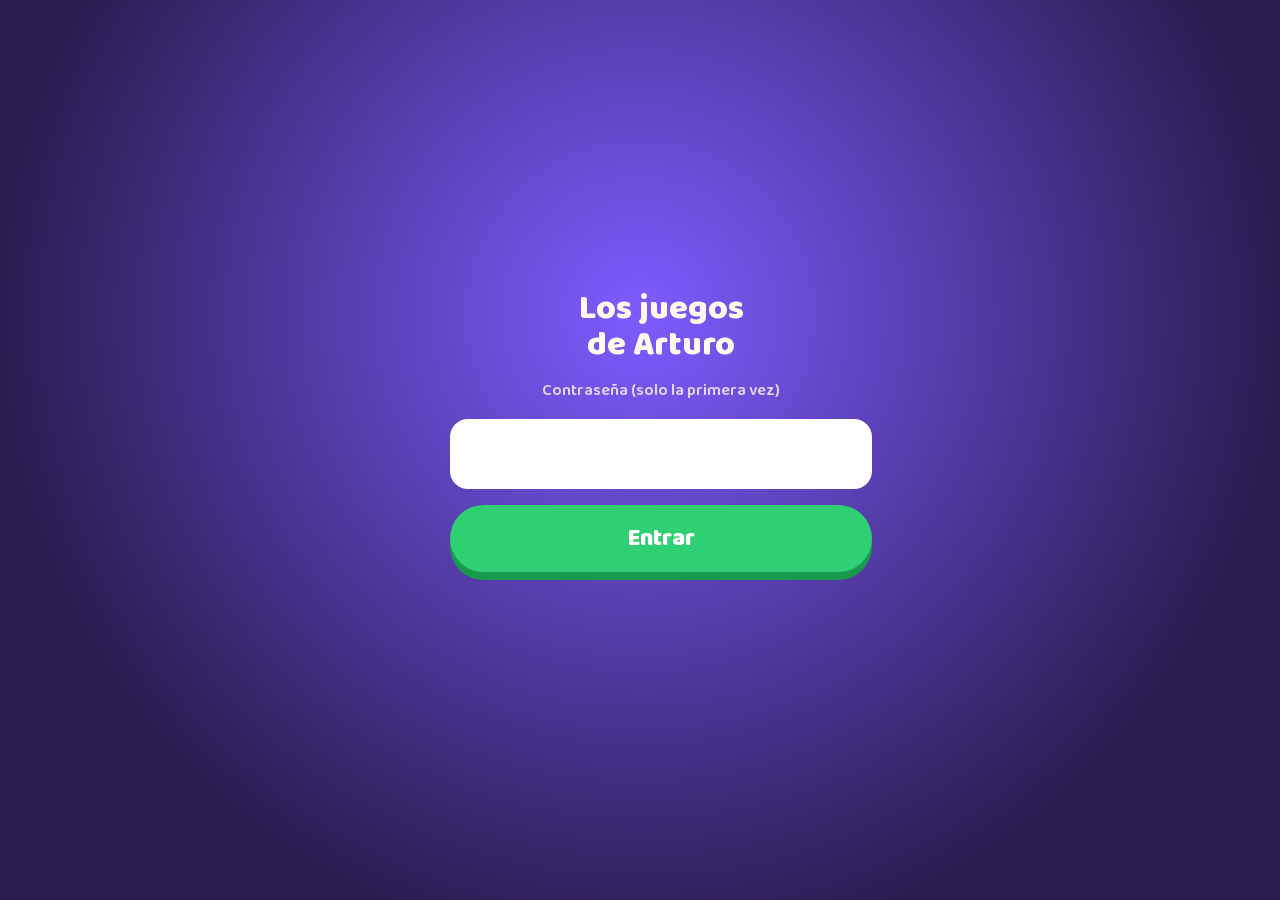
==== commit 16143104: "Menú con los dos juegos: montaña rusa y carreras Co-Authored-By: Claude Opus 5.5 <noreply@anthropic." ====
--- a/index.html
+++ b/index.html
@@ -55,9 +55,24 @@
   #g2 { --r: 3deg; --c: #ff8a00; --d: #c85f00; --del: -1.6s; background: linear-gradient(170deg, #ffc15c, #ff8a00); }
   @media (max-aspect-ratio: 1/1) { .game { --w: min(78vw, 420px, 36vh); } }
   @media (prefers-reduced-motion: reduce) { .game, .badge, .cloud { animation: none !important; } }
+  #gate { position: fixed; inset: 0; z-index: 100; display: grid; place-items: center; background: radial-gradient(circle at 50% 35%, #7d5cff, #2a1b4d 75%); padding: 16px; }
+  #gate[hidden] { display: none; }
+  #gate .box { width: min(380px, 100%); display: grid; gap: 16px; text-align: center; color: #fff8ee; }
+  #gate h2 { margin: 0; font-size: 34px; line-height: 1.05; font-weight: 800; }
+  #gate p { margin: 0; font-weight: 600; opacity: .8; }
+  #gate input { font: 800 26px var(--font); text-align: center; padding: 14px; border-radius: 18px; border: 0; color: #2a1b4d; letter-spacing: .2em; }
+  #gate button { font: 800 24px var(--font); padding: 14px; border-radius: 999px; border: 0; background: #2fd073; color: #fff; box-shadow: 0 8px 0 #179a4c; cursor: pointer; }
+  #gate .err { color: #ffb3c1; min-height: 1.3em; font-weight: 700; }
 </style>
 </head>
 <body>
+  <div id="gate" hidden><form class="box" id="gateForm">
+    <h2>Los juegos<br>de Arturo</h2>
+    <p>Contraseña (solo la primera vez)</p>
+    <input id="gatePw" type="password" inputmode="numeric" autocomplete="current-password" autocapitalize="none" autocorrect="off" spellcheck="false">
+    <button type="submit">Entrar</button>
+    <div class="err" id="gateErr"></div>
+  </form></div>
   <div class="cloud" style="top:12vh;width:160px;height:44px;animation-duration:48s;animation-delay:-10s"></div>
   <div class="cloud" style="top:30vh;width:110px;height:32px;animation-duration:36s;animation-delay:-25s"></div>
   <div class="cloud" style="top:6vh;width:90px;height:26px;animation-duration:60s;animation-delay:-40s"></div>
@@ -79,11 +94,37 @@
   </div>
 
 <script>
+  // Contraseña al entrar: se comprueba descifrando el juego (misma clave que usan los dos juegos) y se recuerda.
+  const get = () => { try { return localStorage.getItem('arturo.pw'); } catch (e) { return null; } };
+  const set = (v) => { try { localStorage.setItem('arturo.pw', v); } catch (e) {} };
+  let encBuf = null;
+  async function check(pw) {
+    try {
+      encBuf ||= new Uint8Array(await (await fetch('montana/app.enc', { cache: 'no-store' }).catch(() => fetch('montana/app.enc'))).arrayBuffer());
+      const salt = encBuf.slice(0, 16), iv = encBuf.slice(16, 28), data = encBuf.slice(28);
+      const base = await crypto.subtle.importKey('raw', new TextEncoder().encode(pw), 'PBKDF2', false, ['deriveKey']);
+      const key = await crypto.subtle.deriveKey({ name: 'PBKDF2', salt, iterations: 250000, hash: 'SHA-256' }, base, { name: 'AES-GCM', length: 256 }, false, ['decrypt']);
+      await crypto.subtle.decrypt({ name: 'AES-GCM', iv }, key, data);
+      return true;
+    } catch (e) { return false; }
+  }
+  const gate = document.getElementById('gate');
+  if (!get()) {
+    gate.hidden = false;
+    document.getElementById('gateForm').addEventListener('submit', async (e) => {
+      e.preventDefault();
+      const pw = document.getElementById('gatePw').value.trim().toLowerCase();
+      const err = document.getElementById('gateErr');
+      err.textContent = 'Abriendo…';
+      if (await check(pw)) { set(pw); gate.hidden = true; greeted = true; play('hola'); }
+      else err.textContent = 'Esa no es. Prueba otra vez.';
+    });
+  }
   const clips = { hola: new Audio('hola.mp3'), montana: new Audio('montana.mp3'), carreras: new Audio('carreras.mp3') };
   let greeted = false, busy = false;
   const play = (k) => { try { Object.values(clips).forEach((a) => { a.pause(); a.currentTime = 0; }); return clips[k].play(); } catch (e) { return Promise.resolve(); } };
   // saludo: si el navegador lo permite al abrir; si no, al primer toque en el fondo
-  setTimeout(() => play('hola')?.then?.(() => (greeted = true)).catch(() => {}), 500);
+  if (get()) setTimeout(() => play('hola')?.then?.(() => (greeted = true)).catch(() => {}), 500);
   document.body.addEventListener('pointerdown', (e) => { if (!greeted && !e.target.closest('.game')) { greeted = true; play('hola'); } });
   document.querySelectorAll('.game').forEach((b) => b.addEventListener('click', () => {
     if (busy) return; busy = true;
